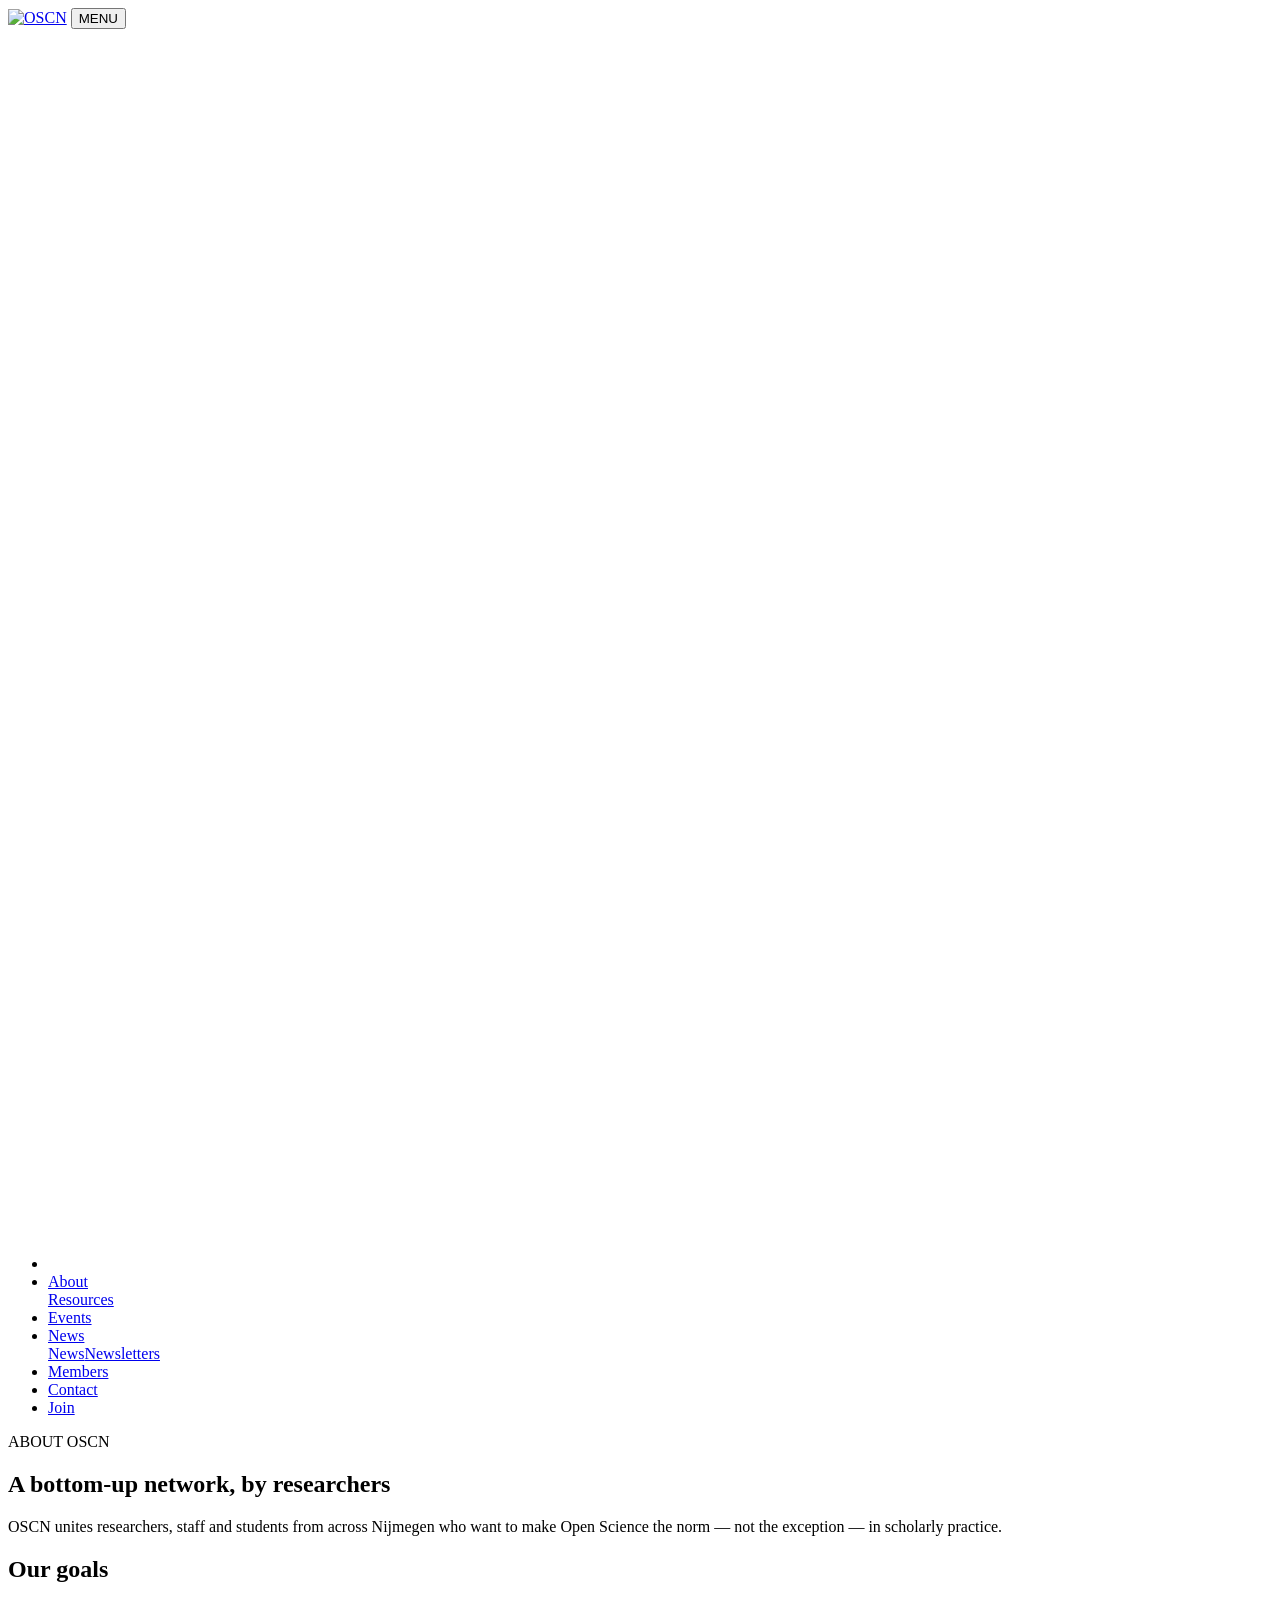
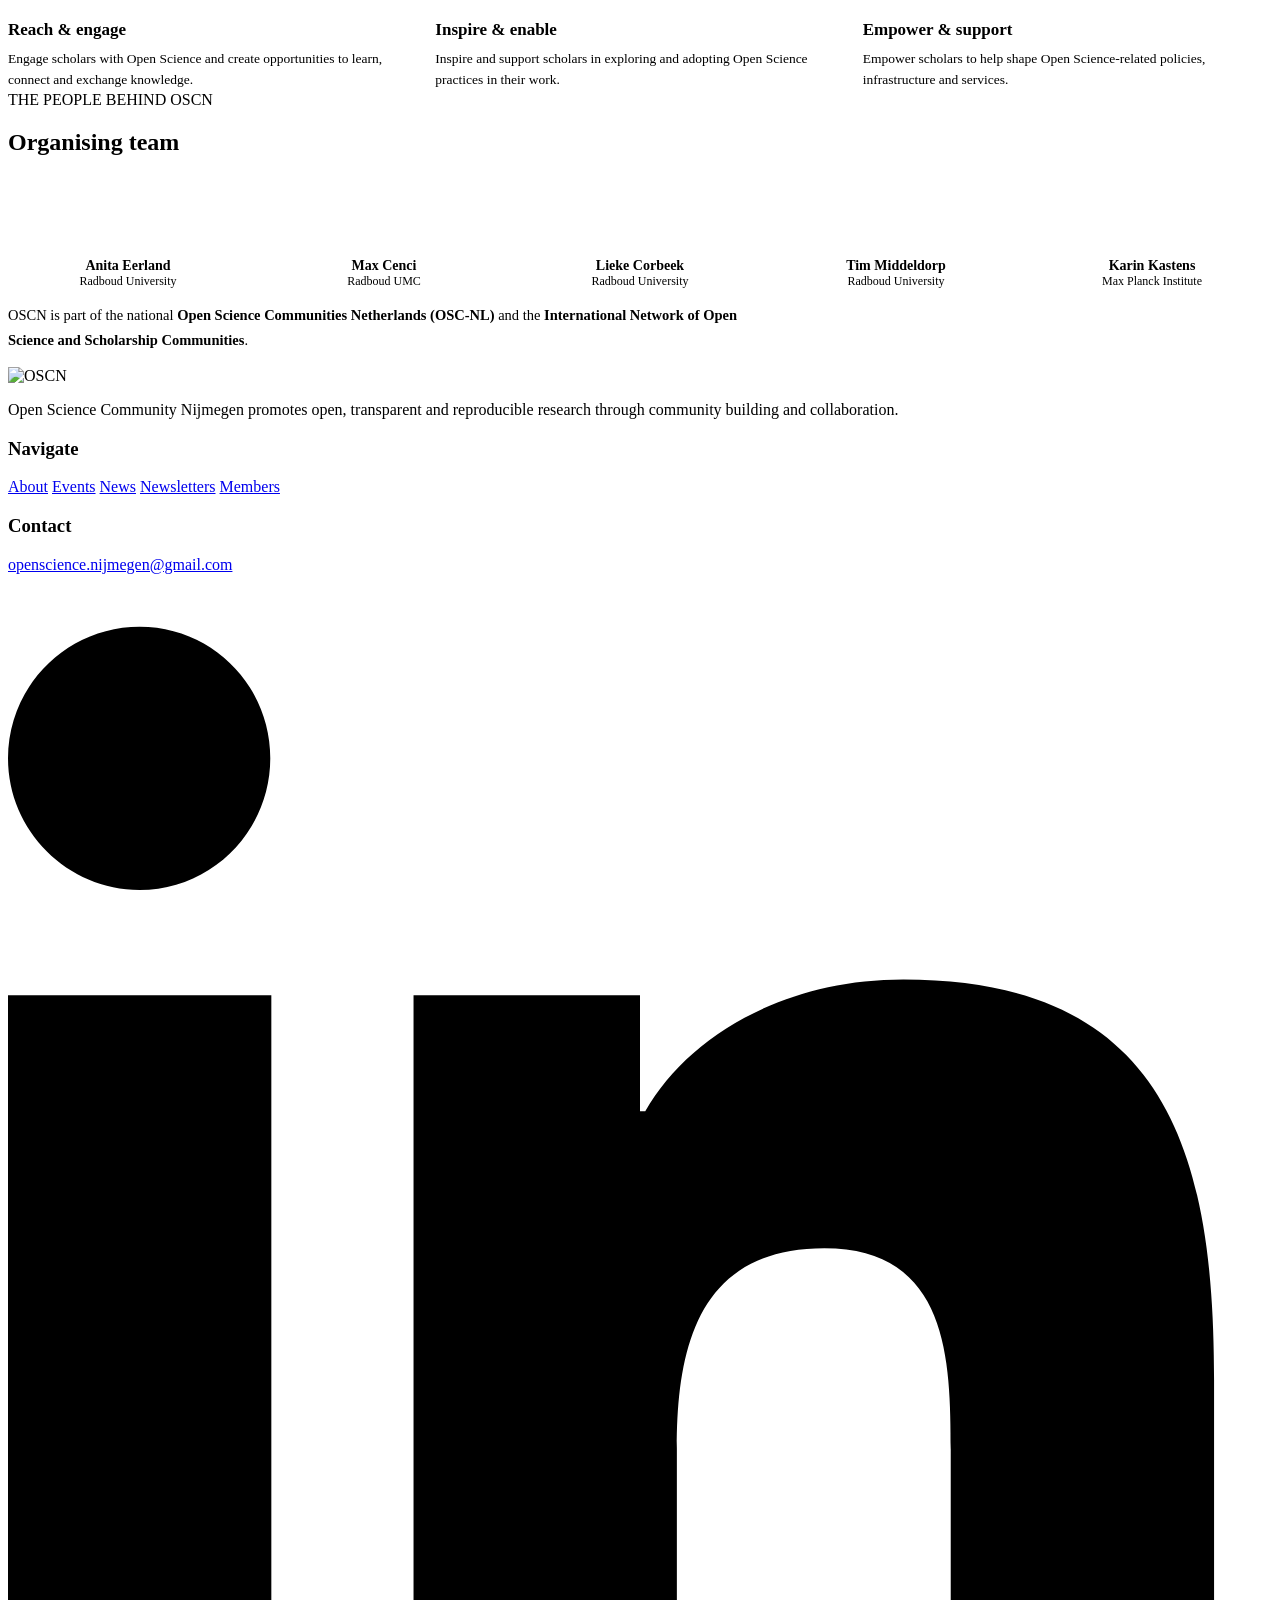
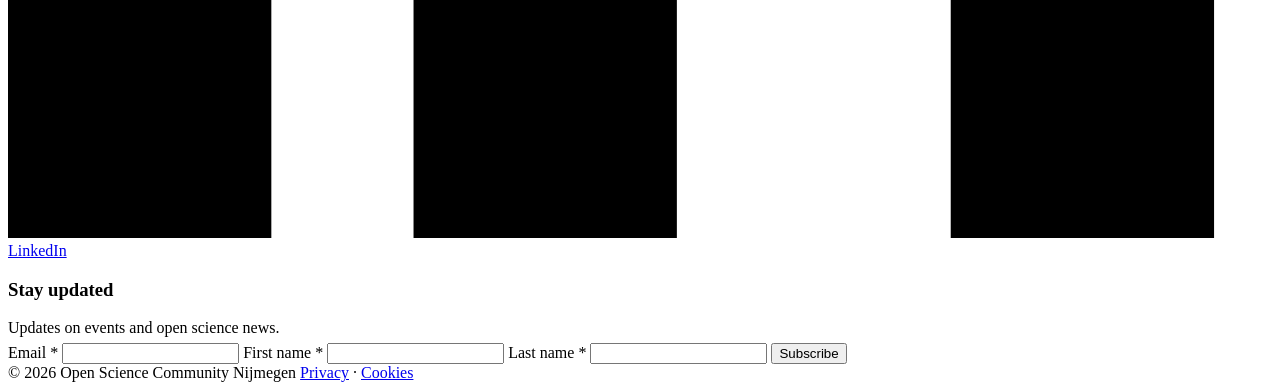
==== pages/about.html @ fd3ebba9 "Add files via upload" ====
<!DOCTYPE html>
<html lang="en">
<head>
<meta charset="UTF-8">
<meta name="viewport" content="width=device-width, initial-scale=1.0">
<title>About — Open Science Community Nijmegen</title>
<link rel="preconnect" href="https://fonts.googleapis.com">
<link rel="preconnect" href="https://fonts.gstatic.com" crossorigin>
<link href="https://fonts.googleapis.com/css2?family=Inter:wght@400;500;600;700&family=Playfair+Display:wght@500;600;700&display=swap" rel="stylesheet">
<link rel="stylesheet" href="../style.css">
</head>
<body>

<header class="site">
  <div class="wrap bar">
    <a class="logo" href="../index.html"><img src="../images/OSCN_logo_transparant.png" alt="OSCN"></a>
    <button class="nav-toggle" id="navToggle">MENU</button>
    <nav class="primary" id="primaryNav">
      <ul>
        <li><a class="home-link" href="../index.html" aria-label="Home">
          <svg viewBox="0 0 24 24" fill="none" stroke-width="2" stroke-linecap="round" stroke-linejoin="round"><path d="M3 10.5L12 3l9 7.5"/><path d="M5 10v10h5v-6h4v6h5V10"/></svg>
        </a></li>
        <li class="dropdown">
          <a href="about.html">About</a>
          <div class="dropdown-content"><a href="resources.html">Resources</a></div>
        </li>
        <li><a href="events.html">Events</a></li>
        <li class="dropdown">
          <a href="news.html">News</a>
          <div class="dropdown-content"><a href="news.html">News</a><a href="newsletters.html">Newsletters</a></div>
        </li>
        <li><a href="members.html">Members</a></li>
        <li><a href="contact.html">Contact</a></li>
        <li><a href="members.html" class="join-btn">Join</a></li>
      </ul>
    </nav>
  </div>
</header>

<section class="page-hero">
  <div class="wrap">
    <div class="eyebrow"><span class="dot3"><span></span><span></span><span></span></span>ABOUT OSCN</div>
    <h1>A bottom-up network, by researchers</h1>
    <p class="lede">OSCN unites researchers, staff and students from across Nijmegen who want to make Open Science the norm — not the exception — in scholarly practice.</p>
  </div>
</section>

<section class="reveal-target">
  <div class="wrap">
    <div class="section-head">
      <h2>Our goals</h2>
    </div>
    <div style="display:grid;grid-template-columns:repeat(3,1fr);gap:18px;">
      <div class="card"><h3 style="font-size:17px;color:var(--blue);margin-bottom:8px;">Reach &amp; engage</h3><p style="font-size:13.5px;color:var(--ink-soft);line-height:1.6;margin:0;">Engage scholars with Open Science and create opportunities to learn, connect and exchange knowledge.</p></div>
      <div class="card"><h3 style="font-size:17px;color:var(--blue);margin-bottom:8px;">Inspire &amp; enable</h3><p style="font-size:13.5px;color:var(--ink-soft);line-height:1.6;margin:0;">Inspire and support scholars in exploring and adopting Open Science practices in their work.</p></div>
      <div class="card"><h3 style="font-size:17px;color:var(--blue);margin-bottom:8px;">Empower &amp; support</h3><p style="font-size:13.5px;color:var(--ink-soft);line-height:1.6;margin:0;">Empower scholars to help shape Open Science-related policies, infrastructure and services.</p></div>
    </div>
  </div>
</section>

<section class="section-alt reveal-target">
  <div class="wrap">
    <div class="section-head">
      <div class="eyebrow"><span class="dot3"><span></span><span></span><span></span></span>THE PEOPLE BEHIND OSCN</div>
      <h2>Organising team</h2>
    </div>
    <div style="display:grid;grid-template-columns:repeat(5,1fr);gap:16px;">
      <div style="text-align:center;">
        <div style="width:72px;height:72px;border-radius:50%;background:var(--blue);color:#fff;display:flex;align-items:center;justify-content:center;font-family:'Playfair Display',serif;font-size:21px;margin:0 auto 10px;">AE</div>
        <div style="font-weight:600;font-size:14px;">Anita Eerland</div>
        <div style="font-size:12px;color:var(--muted);">Radboud University</div>
      </div>
      <div style="text-align:center;">
        <div style="width:72px;height:72px;border-radius:50%;background:var(--accent);color:#fff;display:flex;align-items:center;justify-content:center;font-family:'Playfair Display',serif;font-size:21px;margin:0 auto 10px;">MC</div>
        <div style="font-weight:600;font-size:14px;">Max Cenci</div>
        <div style="font-size:12px;color:var(--muted);">Radboud UMC</div>
      </div>
      <div style="text-align:center;">
        <div style="width:72px;height:72px;border-radius:50%;background:var(--sky);color:#fff;display:flex;align-items:center;justify-content:center;font-family:'Playfair Display',serif;font-size:21px;margin:0 auto 10px;">LC</div>
        <div style="font-weight:600;font-size:14px;">Lieke Corbeek</div>
        <div style="font-size:12px;color:var(--muted);">Radboud University</div>
      </div>
      <div style="text-align:center;">
        <div style="width:72px;height:72px;border-radius:50%;background:var(--blue);color:#fff;display:flex;align-items:center;justify-content:center;font-family:'Playfair Display',serif;font-size:21px;margin:0 auto 10px;">TM</div>
        <div style="font-weight:600;font-size:14px;">Tim Middeldorp</div>
        <div style="font-size:12px;color:var(--muted);">Radboud University</div>
      </div>
      <div style="text-align:center;">
        <div style="width:72px;height:72px;border-radius:50%;background:var(--accent);color:#fff;display:flex;align-items:center;justify-content:center;font-family:'Playfair Display',serif;font-size:21px;margin:0 auto 10px;">KK</div>
        <div style="font-weight:600;font-size:14px;">Karin Kastens</div>
        <div style="font-size:12px;color:var(--muted);">Max Planck Institute</div>
      </div>
    </div>
  </div>
</section>

<section class="reveal-target">
  <div class="wrap" style="max-width:760px;">
    <p style="font-size:14.5px;color:var(--ink-soft);line-height:1.7;">
      OSCN is part of the national <a href="https://osc-international.com/open-science-community-the-netherlands/" target="_blank" rel="noopener noreferrer" style="color:var(--accent);font-weight:600;text-decoration:none;">Open Science Communities Netherlands (OSC-NL)</a> and the <a href="https://osc-international.com/" target="_blank" rel="noopener noreferrer" style="color:var(--accent);font-weight:600;text-decoration:none;">International Network of Open Science and Scholarship Communities</a>.
    </p>
  </div>
</section>

<footer class="site">
  <div class="wrap footer-grid">
    <div>
      <img src="../images/OSCN_logo_transparant.png" alt="OSCN" class="footer-logo">
      <p>Open Science Community Nijmegen promotes open, transparent and reproducible research through community building and collaboration.</p>
    </div>
    <div class="flinks">
      <h3>Navigate</h3>
      <a href="about.html">About</a>
      <a href="events.html">Events</a>
      <a href="news.html">News</a>
      <a href="newsletters.html">Newsletters</a>
      <a href="members.html">Members</a>
    </div>
    <div class="flinks">
      <h3>Contact</h3>
      <a href="mailto:openscience.nijmegen@gmail.com">openscience.nijmegen@gmail.com</a>
      <a class="social-link" href="https://www.linkedin.com/company/open-science-community-nijmegen/" target="_blank" rel="noopener noreferrer">
        <svg viewBox="0 0 24 24"><path d="M4.98 3.5C4.98 4.88 3.87 6 2.5 6S0 4.88 0 3.5 1.12 1 2.5 1 4.98 2.12 4.98 3.5zM0 8h5v16H0V8zm7.5 0H12v2.2h.1C12.9 8.8 14.7 7.7 17 7.7c5 0 5.9 3.3 5.9 7.6V24h-5v-7.3c0-1.7 0-3.9-2.4-3.9s-2.8 1.9-2.8 3.8V24h-5V8z"/></svg>
        LinkedIn
      </a>
    </div>
    <div>
      <h3>Stay updated</h3>
      <p style="margin-bottom:6px;">Updates on events and open science news.</p>
      <form method="post" action="https://open-science-community-nijmegen.email-provider.eu/subscribe/post/index.php" accept-charset="utf-8" class="nl-form form-op7pq9fkox">
        <input type="hidden" name="next" value="" />
        <input type="hidden" name="a" value="ohz7mrmpse" />
        <input type="hidden" name="l" value="op7pq9fkox" />
        <label for="id-Kz6LqtiXnQ">Email *</label>
        <input name="Kz6LqtiXnQ" id="id-Kz6LqtiXnQ" type="email" required>
        <label for="id-P3Px8y6G0Y">First name *</label>
        <input name="P3Px8y6G0Y" id="id-P3Px8y6G0Y" type="text" required>
        <label for="id-OTxNlZSNlG">Last name *</label>
        <input name="OTxNlZSNlG" id="id-OTxNlZSNlG" type="text" required>
        <input type="email" id="email" name="email" style="position:absolute;left:-9999px;" tabindex="-1" autocomplete="off">
        <input type="submit" value="Subscribe">
      </form>
    </div>
  </div>
  <div class="wrap footer-bottom">
    <span>© 2026 Open Science Community Nijmegen</span>
    <span><a href="#">Privacy</a> · <a href="#">Cookies</a></span>
  </div>
</footer>

<script src="../script.js"></script>
</body>
</html>
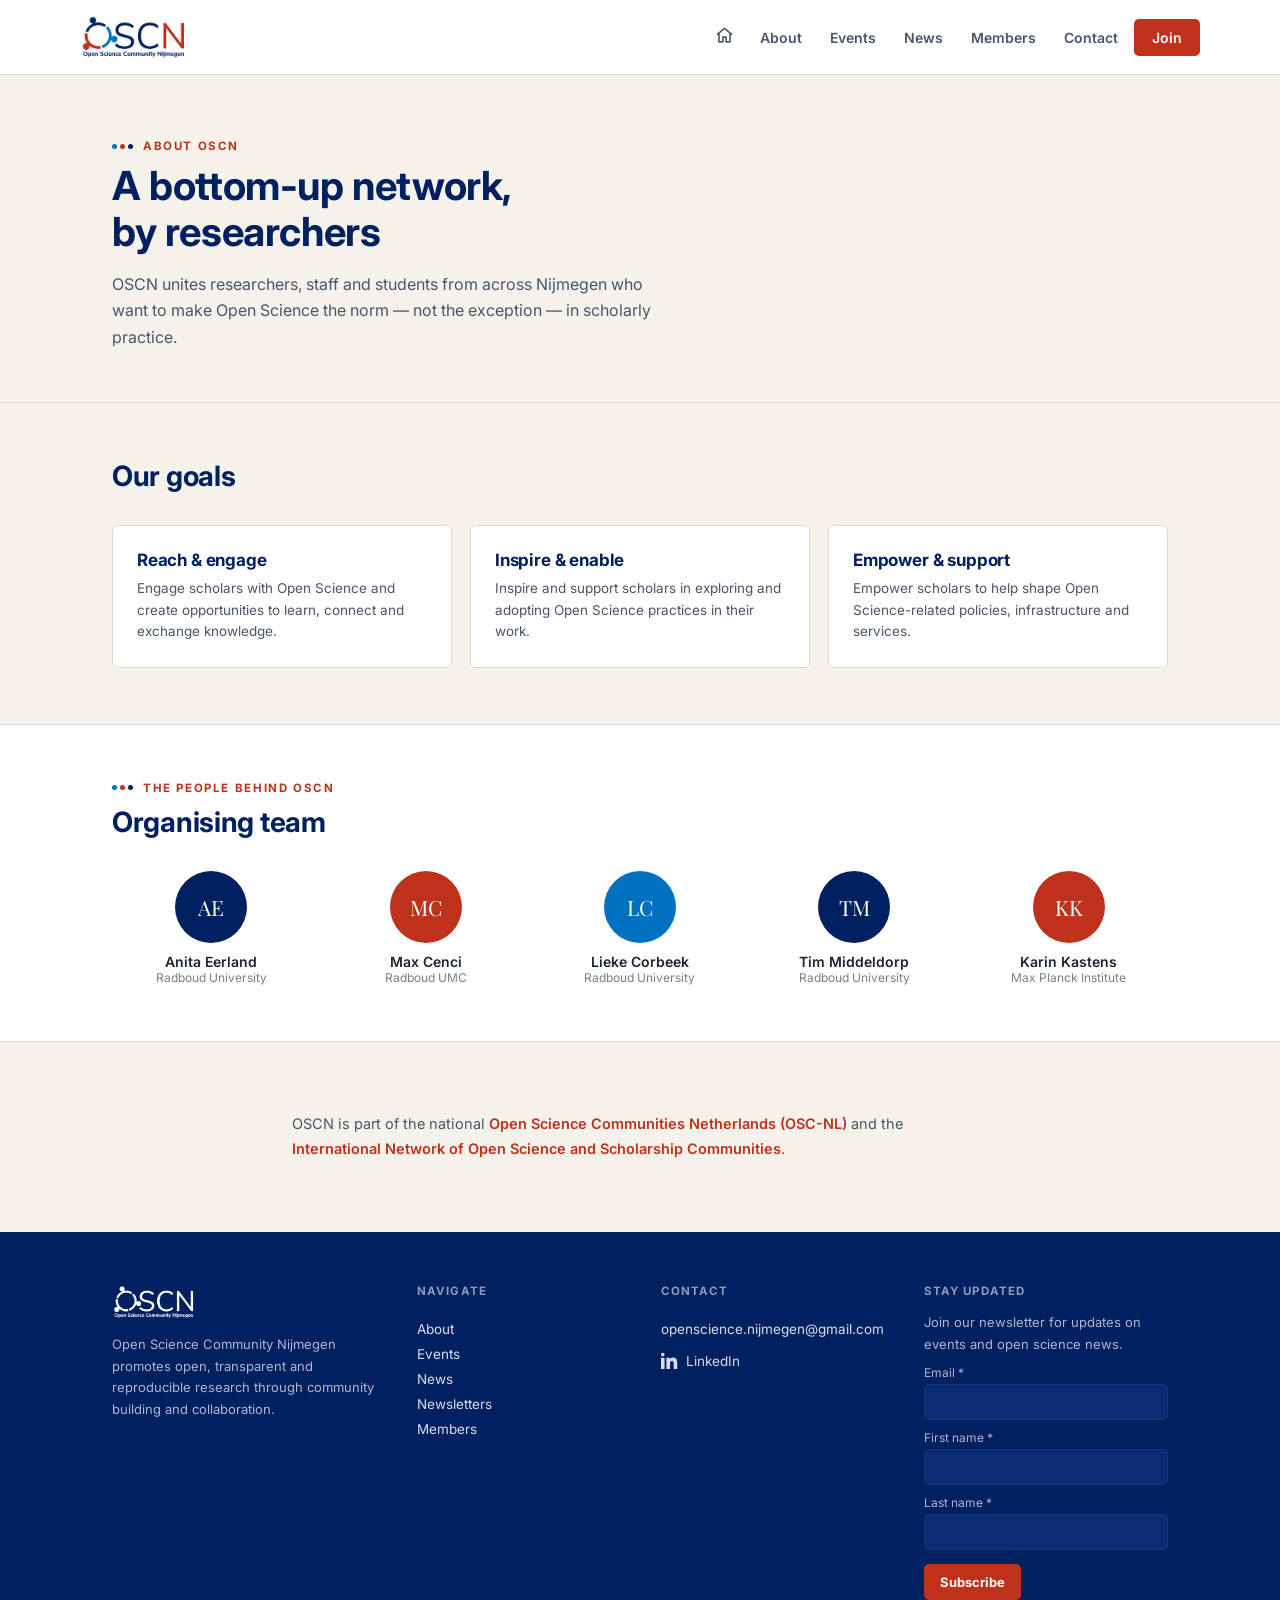
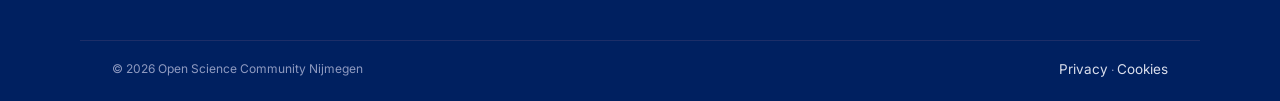
==== commit 9683c618: "Update about.html" ====
--- a/pages/about.html
+++ b/pages/about.html
@@ -126,7 +126,7 @@
     </div>
     <div>
       <h3>Stay updated</h3>
-      <p style="margin-bottom:6px;">Updates on events and open science news.</p>
+      <p style="margin-bottom:6px;">Join our newsletter for updates on events and open science news.</p>
       <form method="post" action="https://open-science-community-nijmegen.email-provider.eu/subscribe/post/index.php" accept-charset="utf-8" class="nl-form form-op7pq9fkox">
         <input type="hidden" name="next" value="" />
         <input type="hidden" name="a" value="ohz7mrmpse" />
--- a/style.css
+++ b/style.css
@@ -0,0 +1,153 @@
+/* ============ OSCN — shared styles ============ */
+:root{
+  --blue:#002060;
+  --blue-deep:#001640;
+  --accent:#BE311A;
+  --accent-deep:#96250F;
+  --sky:#0070C0;
+  --paper:#F4F2EA;
+  --card:#FFFFFF;
+  --ink:#1B2434;
+  --ink-soft:#4A5568;
+  --muted:#767F8C;
+  --rule:#DEDACB;
+  --rule-strong:#C7C1AC;
+  --radius:6px;
+}
+*{box-sizing:border-box;}
+html{scroll-behavior:smooth;}
+body{
+  margin:0;background:var(--paper);color:var(--ink);
+  font-family:'Inter',sans-serif;-webkit-font-smoothing:antialiased;
+  font-weight:400;
+}
+img{max-width:100%;display:block;}
+a{color:inherit;}
+::selection{background:#F0D3CB;color:var(--accent-deep);}
+h1,h2,h3{font-family:'Inter',serif;margin:0;letter-spacing:-0.01em;}
+.wrap{max-width:1120px;margin:0 auto;padding:0 32px;}
+.eyebrow{
+  font-family:'Inter',sans-serif;font-weight:700;font-size:11.5px;letter-spacing:.14em;
+  text-transform:uppercase;color:var(--accent);display:flex;align-items:center;gap:10px;margin-bottom:10px;
+}
+.eyebrow .dot3{display:inline-flex;gap:3px;}
+.eyebrow .dot3 span{width:5px;height:5px;border-radius:50%;background:var(--sky);}
+.eyebrow .dot3 span:nth-child(2){background:var(--accent);}
+.eyebrow .dot3 span:nth-child(3){background:var(--blue);}
+
+/* ---------- header ---------- */
+header.site{
+  background:var(--card);border-bottom:1px solid var(--rule);
+  position:sticky;top:0;z-index:40;
+}
+header.site .bar{display:flex;align-items:center;justify-content:space-between;gap:24px;padding:14px 0;}
+.logo img{height:46px;width:auto;}
+nav.primary{display:flex;align-items:center;gap:6px;}
+nav.primary ul{list-style:none;display:flex;align-items:center;gap:4px;margin:0;padding:0;}
+nav.primary > ul > li{position:relative;}
+nav.primary a{
+  text-decoration:none;font-size:14px;font-weight:600;color:var(--ink-soft);
+  padding:10px 12px;border-radius:5px;display:inline-block;transition:color .15s,background .15s;
+}
+nav.primary > ul > li > a:hover{color:var(--blue);background:var(--paper);}
+.home-link{display:flex;align-items:center;padding:10px !important;}
+.home-link svg{width:19px;height:19px;stroke:var(--ink-soft);}
+.home-link:hover svg{stroke:var(--blue);}
+.dropdown{position:relative;}
+.dropdown-content{
+  position:absolute;top:100%;left:0;background:var(--card);border:1px solid var(--rule);
+  border-radius:var(--radius);min-width:190px;box-shadow:0 12px 28px rgba(0,32,96,.1);
+  opacity:0;visibility:hidden;transform:translateY(6px);transition:opacity .15s,transform .15s,visibility .15s;
+  padding:6px;
+}
+.dropdown:hover .dropdown-content,.dropdown:focus-within .dropdown-content{opacity:1;visibility:visible;transform:none;}
+.dropdown-content a{display:block;padding:9px 12px;font-size:13.5px;border-radius:4px;}
+.dropdown-content a:hover{background:var(--paper);color:var(--blue);}
+.join-btn{background:var(--accent) !important;color:#fff !important;padding:10px 18px !important;}
+.join-btn:hover{background:var(--accent-deep) !important;}
+.nav-toggle{display:none;background:none;border:1px solid var(--rule-strong);border-radius:5px;padding:8px 12px;font-weight:600;font-size:13px;cursor:pointer;color:var(--blue);}
+
+/* ---------- hero ---------- */
+.page-hero{padding:64px 0 52px;border-bottom:1px solid var(--rule);}
+.page-hero h1{font-size:40px;line-height:1.15;color:var(--blue);max-width:16ch;}
+.page-hero .lede{font-size:16px;line-height:1.65;color:var(--ink-soft);max-width:56ch;margin:16px 0 0;}
+
+/* ---------- buttons ---------- */
+.btn{
+  font-family:'Inter',sans-serif;font-weight:700;font-size:13.5px;
+  padding:12px 20px;border-radius:var(--radius);text-decoration:none;
+  display:inline-flex;align-items:center;gap:8px;border:1.5px solid transparent;transition:background .12s,color .12s,border-color .12s;
+}
+.btn-primary{background:var(--blue);color:#fff;}
+.btn-primary:hover{background:var(--blue-deep);}
+.btn-outline{border-color:var(--blue);color:var(--blue);}
+.btn-outline:hover{background:var(--blue);color:#fff;}
+.btn-accent{background:var(--accent);color:#fff;}
+.btn-accent:hover{background:var(--accent-deep);}
+.btn-row{display:flex;gap:12px;flex-wrap:wrap;}
+
+/* ---------- node motif (signature element) ---------- */
+.nodes-divider{display:flex;align-items:center;gap:8px;margin:0 0 18px;}
+.nodes-divider svg{display:block;}
+
+/* ---------- sections ---------- */
+section{padding:56px 0;}
+.section-head{margin-bottom:32px;max-width:64ch;}
+.section-head h2{font-size:28px;color:var(--blue);}
+.section-head p{font-size:15px;color:var(--ink-soft);line-height:1.6;margin:10px 0 0;}
+.section-alt{background:var(--card);border-top:1px solid var(--rule);border-bottom:1px solid var(--rule);}
+
+/* ---------- cards ---------- */
+.card{background:var(--card);border:1px solid var(--rule);border-radius:var(--radius);padding:24px;}
+
+/* ---------- footer ---------- */
+footer.site{background:var(--blue);color:#D9DEEC;padding:52px 0 24px;margin-top:0;}
+footer.site .footer-grid{display:grid;grid-template-columns:1.3fr 1fr 1fr 1.2fr;gap:40px;}
+footer.site .footer-logo{height:36px;filter:brightness(0) invert(1);margin-bottom:14px;}
+footer.site p{font-size:13px;line-height:1.65;color:#AEB7D1;margin:0;}
+footer.site h3{font-family:'Inter',sans-serif;font-size:11.5px;letter-spacing:.1em;text-transform:uppercase;color:#8E9AC0;margin:0 0 14px;font-weight:700;}
+footer.site .flinks{display:flex;flex-direction:column;gap:9px;}
+footer.site a{text-decoration:none;color:#D9DEEC;font-size:13.5px;}
+footer.site a:hover{color:#fff;}
+.social-link{display:inline-flex;align-items:center;gap:8px;margin-top:6px;}
+.social-link svg{width:17px;height:17px;fill:#D9DEEC;}
+.social-link:hover svg{fill:#fff;}
+.nl-form label{display:block;font-size:12px;color:#AEB7D1;margin:10px 0 4px;}
+.nl-form input[type=email],.nl-form input[type=text]{
+  width:100%;padding:9px 11px;border-radius:5px;border:1px solid #22346E;background:#0A2B75;color:#fff;font-size:13.5px;font-family:'Inter',sans-serif;
+}
+.nl-form input::placeholder{color:#7F8BB3;}
+.nl-form input[type=submit]{
+  margin-top:14px;background:var(--accent);color:#fff;border:none;padding:10px 16px;border-radius:5px;
+  font-weight:700;font-size:13px;cursor:pointer;font-family:'Inter',sans-serif;
+}
+.nl-form input[type=submit]:hover{background:var(--accent-deep);}
+.footer-bottom{
+  margin-top:40px;padding-top:20px;border-top:1px solid #1C2E68;
+  display:flex;justify-content:space-between;flex-wrap:wrap;gap:10px;font-size:12px;color:#8E9AC0;
+}
+.footer-bottom a{color:#8E9AC0;font-size:12px;}
+.footer-bottom a:hover{color:#fff;}
+
+@media(max-width:900px){
+  footer.site .footer-grid{grid-template-columns:1fr 1fr;}
+}
+@media(max-width:860px){
+  .nav-toggle{display:inline-block;}
+  nav.primary{
+    position:absolute;top:100%;left:0;right:0;background:var(--card);border-bottom:1px solid var(--rule);
+    display:none;padding:10px 0;
+  }
+  nav.primary.open{display:block;}
+  nav.primary ul{flex-direction:column;align-items:stretch;padding:0 20px;gap:2px;}
+  .dropdown-content{position:static;box-shadow:none;opacity:1;visibility:visible;transform:none;display:none;border:none;padding-left:14px;}
+  .dropdown.open .dropdown-content{display:block;}
+  header.site .bar{position:relative;}
+  .page-hero h1{font-size:30px;}
+  footer.site .footer-grid{grid-template-columns:1fr;gap:28px;}
+}
+
+/* reveal */
+.reveal{opacity:0;transform:translateY(12px);transition:opacity .5s ease,transform .5s ease;}
+.reveal.in{opacity:1;transform:none;}
+@media (prefers-reduced-motion: reduce){.reveal{opacity:1;transform:none;transition:none;}}
